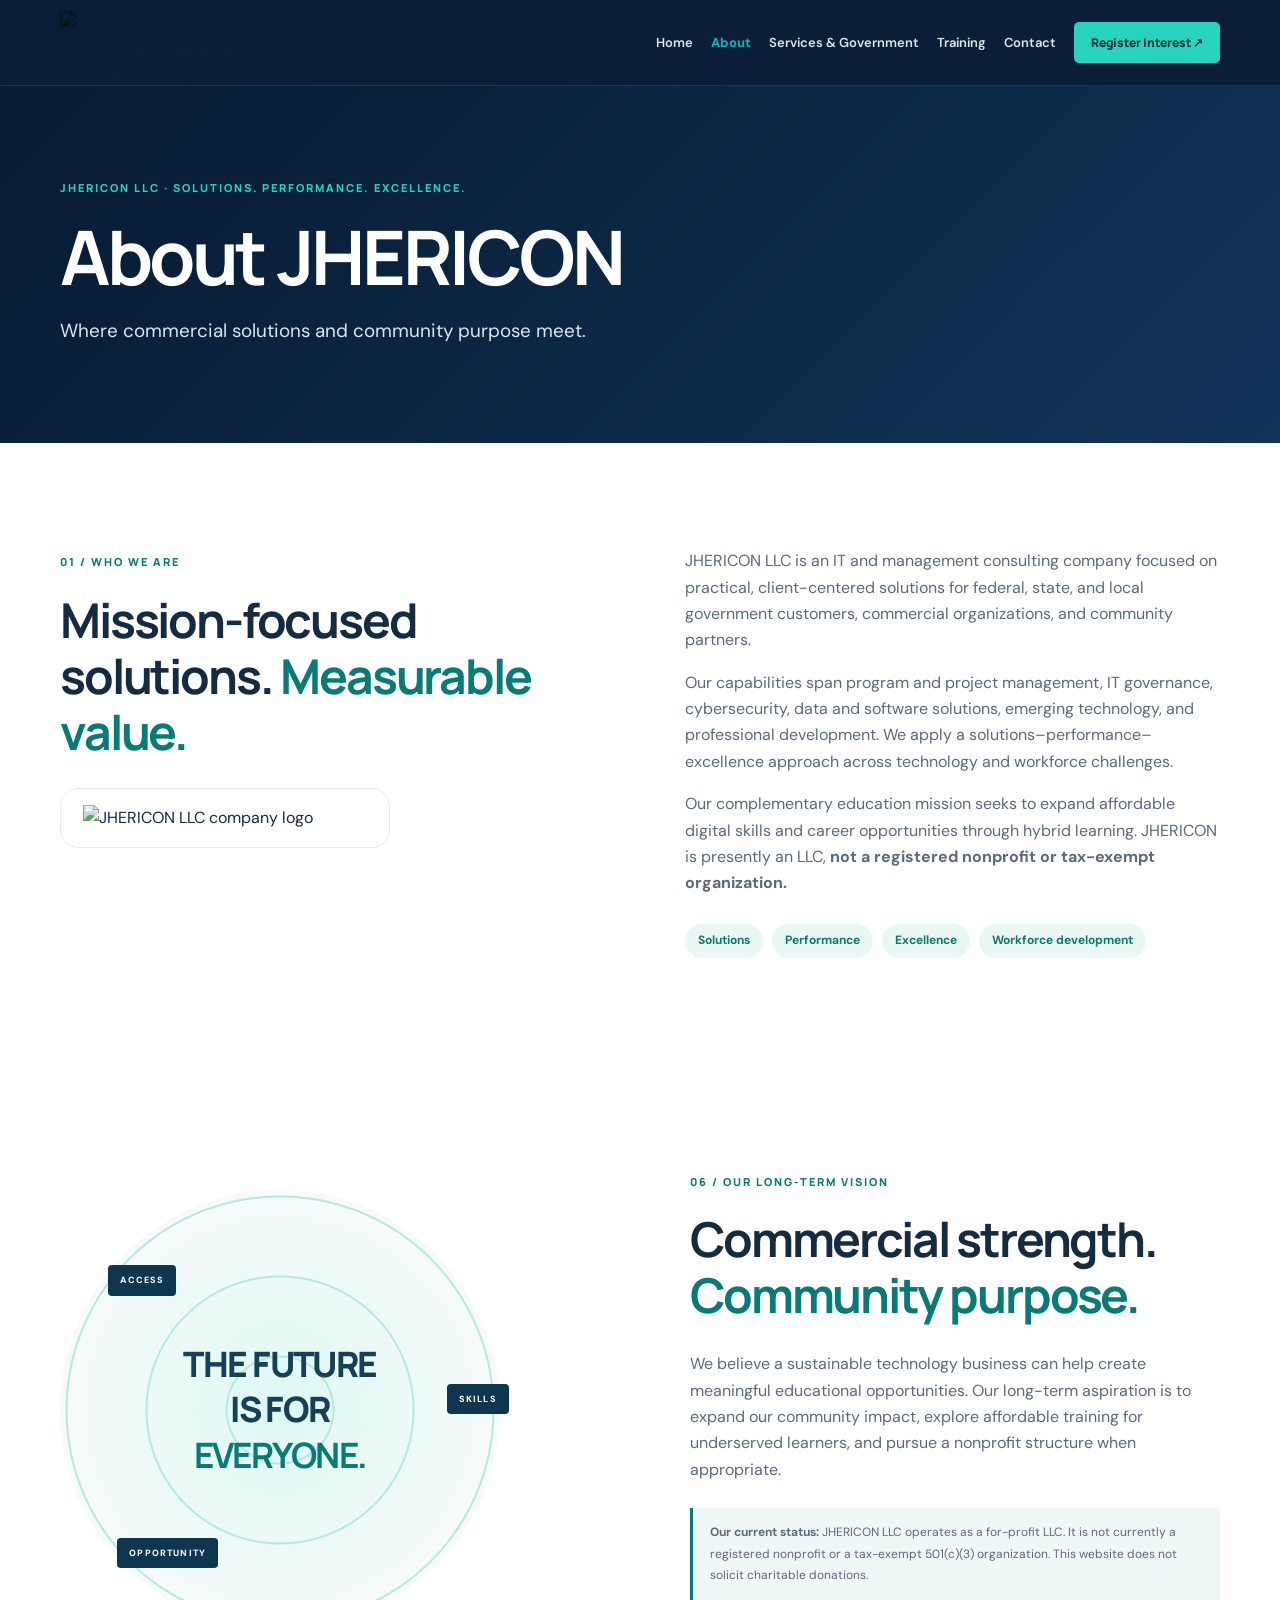
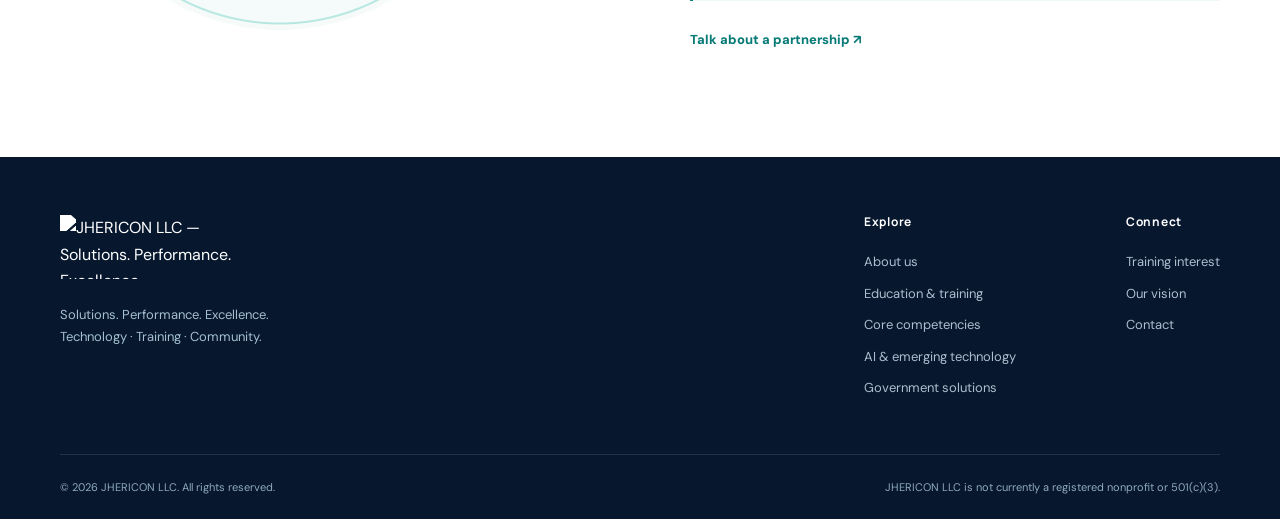
==== about.html @ a288cb5c "Add files via upload Version3" ====
<!DOCTYPE html>

<html lang="en">
<head>
<meta charset="utf-8"/>
<meta content="width=device-width, initial-scale=1" name="viewport"/>
<meta content="JHERICON LLC provides program management, IT consulting, cybersecurity, AI governance, and workforce development solutions for government and commercial clients nationwide." name="description"/>
<meta content="#081b35" name="theme-color"/>
<title>About JHERICON LLC | Mission &amp; Vision</title>
<link href="styles.css" rel="stylesheet"/>
<script defer="" src="script.js"></script>
</head>
<body>
<a class="skip-link" href="#main">Skip to content</a>
<header class="site-header">
<div class="container nav-wrap">
<a aria-label="JHERICON LLC home" class="brand" href="index.html"><img alt="JHERICON LLC — Solutions. Performance. Excellence." class="brand-logo" src="assets/jhericon-logo.png"/></a>
<button aria-controls="primary-nav" aria-expanded="false" aria-label="Open navigation" class="menu-toggle" type="button"><span></span><span></span><span></span></button>
<nav aria-label="Primary navigation" class="nav" id="primary-nav"><a href="index.html">Home</a><a aria-current="page" href="about.html">About</a><a href="services.html">Services &amp; Government</a><a href="training.html">Training</a><a href="contact.html">Contact</a><a class="btn btn-small btn-primary nav-cta" href="training.html#register">Register Interest ↗</a></nav>
</div>
</header>
<main id="main"><section class="page-banner"><div class="container"><span class="section-kicker light-kicker">JHERICON LLC · SOLUTIONS. PERFORMANCE. EXCELLENCE.</span><h1>About JHERICON</h1><p>Where commercial solutions and community purpose meet.</p></div></section><section class="section light-section" id="about"><div class="container about-grid"><div><span class="section-kicker">01 / WHO WE ARE</span><h2>Mission-focused solutions. <span class="accent">Measurable value.</span></h2><div class="logo-showcase"><img alt="JHERICON LLC company logo" src="assets/jhericon-logo.png"/></div></div><div class="about-body"><p>JHERICON LLC is an IT and management consulting company focused on practical, client-centered solutions for federal, state, and local government customers, commercial organizations, and community partners.</p><p>Our capabilities span program and project management, IT governance, cybersecurity, data and software solutions, emerging technology, and professional development. We apply a solutions–performance–excellence approach across technology and workforce challenges.</p><p>Our complementary education mission seeks to expand affordable digital skills and career opportunities through hybrid learning. JHERICON is presently an LLC, <strong>not a registered nonprofit or tax-exempt organization.</strong></p><div class="value-pills"><span>Solutions</span><span>Performance</span><span>Excellence</span><span>Workforce development</span></div></div></div></section><section class="section impact-section" id="impact"><div class="container impact-grid"><div class="impact-graphic"><span class="circle-label label-one">ACCESS</span><span class="circle-label label-two">SKILLS</span><span class="circle-label label-three">OPPORTUNITY</span><div class="impact-center">THE FUTURE<br/>IS FOR<br/><strong>EVERYONE.</strong></div></div><div><span class="section-kicker">06 / OUR LONG-TERM VISION</span><h2>Commercial strength.<br/><span class="accent">Community purpose.</span></h2><p>We believe a sustainable technology business can help create meaningful educational opportunities. Our long-term aspiration is to expand our community impact, explore affordable training for underserved learners, and pursue a nonprofit structure when appropriate.</p><p class="legal-note"><strong>Our current status:</strong> JHERICON LLC operates as a for-profit LLC. It is not currently a registered nonprofit or a tax-exempt 501(c)(3) organization. This website does not solicit charitable donations.</p><a class="text-link" href="contact.html#contact">Talk about a partnership <span aria-hidden="true">↗</span></a></div></div></section></main>
<footer class="site-footer"><div class="container footer-top"><div><a class="brand footer-brand" href="index.html"><img alt="JHERICON LLC — Solutions. Performance. Excellence." class="brand-logo" src="assets/jhericon-logo.png"/></a><p>Solutions. Performance. Excellence.<br/>Technology · Training · Community.</p></div><div class="footer-links"><div><h4>Explore</h4><a href="about.html#about">About us</a><a href="training.html#programs">Education &amp; training</a><a href="services.html#services">Core competencies</a><a href="services.html#ai">AI &amp; emerging technology</a><a href="services.html#government">Government solutions</a></div><div><h4>Connect</h4><a href="training.html#register">Training interest</a><a href="about.html#impact">Our vision</a><a href="contact.html#contact">Contact</a></div></div></div><div class="container footer-bottom"><span>© <span id="year"></span> JHERICON LLC. All rights reserved.</span><span>JHERICON LLC is not currently a registered nonprofit or 501(c)(3).</span></div></footer>
</body>
</html>
---- styles.css ----
@import url('https://fonts.googleapis.com/css2?family=DM+Sans:wght@400;500;600;700&family=Manrope:wght@400;500;600;700;800&display=swap');
:root{--navy:#071a34;--navy2:#0c2948;--ink:#152b42;--muted:#5b6a7a;--teal:#27d3bc;--teal-dark:#087b77;--pale:#f2f7f7;--border:#dce6e8;--white:#fff}*{box-sizing:border-box}html{scroll-behavior:smooth;scroll-padding-top:90px}body{margin:0;color:var(--ink);font-family:'DM Sans',Arial,sans-serif;line-height:1.65}h1,h2,h3,h4,p{margin-top:0}h1,h2,h3,h4{font-family:Manrope,Arial,sans-serif;line-height:1.17;letter-spacing:-.045em}a{color:inherit;text-decoration:none}button,input,select,textarea{font:inherit}button,a{ -webkit-tap-highlight-color:transparent}a:focus-visible,button:focus-visible,input:focus-visible,select:focus-visible,textarea:focus-visible{outline:3px solid var(--teal);outline-offset:3px}.container{width:min(1160px,calc(100% - 48px));margin-inline:auto}.skip-link{position:absolute;top:-60px;left:12px;background:white;padding:10px;z-index:100}.skip-link:focus{top:10px}.site-header{position:sticky;top:0;z-index:30;background:rgba(7,26,52,.98);border-bottom:1px solid #ffffff1a}.nav-wrap{height:85px;display:flex;align-items:center;justify-content:space-between;gap:20px}.brand{display:inline-flex;align-items:center;gap:12px;color:white;flex-shrink:0}.brand-mark{width:43px;height:43px;border:2px solid var(--teal);display:grid;place-items:center;font:800 26px Manrope;letter-spacing:-.1em}.brand-mark span{color:var(--teal)}.brand-text{font:800 19px Manrope;letter-spacing:-.06em;line-height:1.2}.brand-text small{font-size:12px;letter-spacing:0}.brand-sub{display:block;font:700 8px Manrope;letter-spacing:.21em;color:#91a9b8;margin-top:5px}.nav{display:flex;align-items:center;gap:27px;color:#dbe6ed}.nav>a:not(.btn){font-weight:600;font-size:13px;transition:color .2s}.nav>a:hover{color:var(--teal)}.btn{display:inline-flex;align-items:center;justify-content:center;gap:26px;min-height:54px;padding:13px 25px;border:none;border-radius:5px;font-weight:800;font-size:13px;cursor:pointer;transition:transform .2s,background .2s;font-family:Manrope}.btn:hover{transform:translateY(-2px)}.btn-primary{background:var(--teal);color:#052b35}.btn-primary:hover{background:#56e9d1}.btn-outline{border:1px solid #86a6b4;color:white;background:transparent}.btn-small{min-height:41px;padding:10px 17px;gap:18px;font-size:12px}.btn-dark{background:var(--navy);color:white}.btn-full{width:100%;justify-content:space-between}.menu-toggle{display:none}.hero{color:white;overflow:hidden;background:radial-gradient(circle at 76% 43%,#1d5276 0%,transparent 34%),linear-gradient(135deg,#071a34 18%,#0c2d50 100%)}.hero-grid{display:grid;grid-template-columns:1.08fr 1fr;align-items:center;gap:50px;min-height:612px;padding-block:80px 60px}.eyebrow,.section-kicker{display:inline-block;color:var(--teal-dark);font-size:11px;font-family:Manrope;font-weight:800;letter-spacing:.18em}.eyebrow{color:#b1e7df;display:flex;align-items:center;gap:11px}.pulse{background:var(--teal);height:7px;width:7px;border-radius:50%;box-shadow:0 0 0 5px #27d3bc22}h1{font-size:clamp(44px,5.15vw,70px);margin:23px 0;letter-spacing:-.07em}h1 em{font-style:normal;color:var(--teal)}.hero-lead{font-size:17px;max-width:510px;color:#b8d0dd;line-height:1.9}.hero-actions{display:flex;gap:14px;flex-wrap:wrap;margin:33px 0}.hero-foot{display:flex;align-items:center;gap:10px;flex-wrap:wrap;font-size:11px;color:#b4cad5;font-weight:600}.check-icon{color:var(--teal);font-weight:800}.separator{width:13px}.hero-art{min-height:440px;position:relative;display:grid;place-items:center}.orbit{border:1px solid #5ec7bf26;border-radius:50%;position:absolute;width:470px;height:470px}.orbit-two{height:370px;width:370px}.visual-panel{width:min(100%,414px);position:relative;z-index:2;background:#0a213d;box-shadow:0 28px 85px #0007;border:1px solid #658da04d;transform:rotate(-3deg);border-radius:12px;overflow:hidden}.panel-top{height:44px;border-bottom:1px solid #ffffff16;display:flex;align-items:center;justify-content:space-between;padding:0 18px;color:#8faabd;font-size:9px;letter-spacing:.2em;font-weight:700}.dots{display:flex;gap:5px}.dots i{display:block;width:7px;height:7px;border-radius:50%;background:#426079}.dots i:first-child{background:#ff847d}.dots i:nth-child(2){background:#e9ba60}.dots i:nth-child(3){background:#4fc6a1}.mini-dot{width:6px;height:6px;background:var(--teal);border-radius:50%}.code-area{padding:32px 33px 34px}.code-caption{letter-spacing:.2em;font-weight:800;font-size:9px;color:var(--teal)}.code-title{font:800 clamp(30px,3.6vw,44px)/1.15 Manrope;letter-spacing:-.065em;margin:19px 0 25px}.code-title span{color:var(--teal)}.code-rule{height:1px;background:#ffffff2b;margin-bottom:17px}.path-row{display:flex;gap:12px;align-items:center;border:1px solid #ffffff16;background:#ffffff08;border-radius:5px;margin:10px 0;padding:10px 12px;font-size:12px;color:#c8d9e5}.path-row b{margin-left:auto;color:var(--teal)}.path-icon{display:grid;place-items:center;width:27px;height:27px;border-radius:5px;background:#1b4f5e;color:var(--teal);font-size:14px}.floating-chip{position:absolute;z-index:4;background:#fff;color:var(--ink);border-radius:9px;box-shadow:0 15px 30px #0004;padding:11px 16px;display:flex;gap:10px;align-items:center;font-weight:800;font-size:11px;line-height:1.3}.floating-chip small{display:block;color:#6d7a8c;font-weight:500;margin-top:5px}.chip-top{top:19px;right:-15px}.chip-bottom{bottom:15px;left:-14px}.chip-glyph{height:34px;width:34px;border-radius:8px;background:#d7faf4;color:#088475;display:grid;place-items:center;font-size:19px}.chip-glyph.alternate{background:#e6eefe;color:#386eb3}.hero-bottom{border-top:1px solid #ffffff1c;min-height:72px;display:flex;justify-content:space-between;align-items:center;gap:17px;letter-spacing:.18em;font-size:10px;font-weight:800;color:#91b4c7}.hero-bottom .line{height:1px;background:#91b4c750;flex:1}.section{padding:105px 0}.light-section{background:white}.about-grid{display:grid;grid-template-columns:1fr 1fr;gap:90px}.section h2{font-size:clamp(33px,3.75vw,51px);margin:17px 0 28px}.accent{color:var(--teal-dark)}.about-body{font-size:16px;color:var(--muted)}.value-pills{display:flex;gap:9px;flex-wrap:wrap;margin-top:27px}.value-pills span{padding:7px 13px;background:#eaf8f5;color:#107769;border-radius:100px;font-weight:700;font-size:12px}.programs-section{background:var(--pale)}.section-heading{display:flex;align-items:end;justify-content:space-between;gap:50px;margin-bottom:42px}.section-heading h2{margin-bottom:0}.section-heading>p{max-width:380px;color:var(--muted);margin:0}.card-grid{display:grid;grid-template-columns:repeat(3,1fr);gap:20px}.program-card{background:#fff;border:1px solid var(--border);padding:33px 29px 28px;min-height:330px;display:flex;flex-direction:column;box-shadow:0 8px 24px #20374e09;border-radius:8px}.program-icon{display:grid;place-items:center;border-radius:8px;width:49px;height:49px;background:#dbf8f3;color:#087b77;font-size:24px;font-weight:800}.program-tag{margin-top:26px;color:#087b77;font-size:10px;letter-spacing:.13em;font-weight:800}.program-card h3{font-size:22px;margin:9px 0 13px}.program-card p{font-size:14px;color:var(--muted)}.program-card a{margin-top:auto;padding-top:18px;color:var(--teal-dark);font-weight:800;font-size:12px;display:flex;justify-content:space-between}.program-note{margin-top:22px;color:#607387;font-size:12px;display:flex;gap:9px;align-items:flex-start}.info-icon{flex-shrink:0;font-weight:800;border-radius:50%;border:1px solid #719397;width:17px;height:17px;text-align:center;line-height:15px}.dark-section{background:var(--navy);color:white}.services-grid{display:grid;grid-template-columns:1fr 1fr;gap:100px}.light-kicker{color:var(--teal)}.teal-text{color:var(--teal)}.services-grid>div>p{color:#aec5d4;max-width:470px;margin-bottom:29px}.service-list>div{display:grid;grid-template-columns:35px 1fr 20px;gap:20px;border-bottom:1px solid #ffffff28;padding:25px 0}.service-list>div:first-child{padding-top:0}.service-num{color:var(--teal);font-size:11px;font-weight:800}.service-list h3{font-size:19px;letter-spacing:-.03em;margin-bottom:8px}.service-list p{font-size:13px;margin:0;color:#a7c1d1}.service-arrow{color:var(--teal)}.impact-section{background:#fff}.impact-grid{display:grid;grid-template-columns:1fr 1fr;gap:100px;align-items:center}.impact-graphic{width:min(100%,440px);aspect-ratio:1;position:relative;border-radius:50%;background:repeating-radial-gradient(circle at center,transparent 0 52px,#b7e7e1 53px 54px,transparent 55px 80px),radial-gradient(circle,#def8f3 0%,#f6fbfa 70%);display:grid;place-items:center}.impact-center{font:800 clamp(21px,3vw,35px)/1.3 Manrope;letter-spacing:-.045em;text-align:center;color:#164056}.impact-center strong{color:var(--teal-dark)}.circle-label{position:absolute;background:#0d3651;color:white;padding:8px 12px;border-radius:4px;font-size:9px;font-weight:800;letter-spacing:.13em}.label-one{top:17%;left:11%}.label-two{right:-2%;top:44%}.label-three{bottom:14%;left:13%}.impact-grid>div>p{color:var(--muted)}.legal-note{font-size:12px;line-height:1.8;background:#eff8f7;border-left:3px solid var(--teal-dark);padding:14px 17px;margin:25px 0}.text-link{color:var(--teal-dark);font-weight:800;font-size:13px}.register-section{background:#eaf3f3}.form-layout{display:grid;grid-template-columns:.85fr 1.15fr;gap:105px;align-items:start}.form-intro>p{color:var(--muted);max-width:400px}.form-intro ul{list-style:none;padding:0;margin:32px 0}.form-intro li{margin:15px 0;font-size:14px;font-weight:700}.form-intro li span{color:var(--teal-dark);margin-right:10px}.form-clarifier{max-width:410px;font-size:12px;padding:18px 20px;border:1px solid #bbd8d6;background:#ffffff9c;border-radius:6px;color:#4f6872}.form-card,.contact-form-box{border-radius:10px;padding:38px;background:#fff;box-shadow:0 20px 60px #163d4b11}.form-card h3,.contact-form-box h3{font-size:24px;margin-bottom:8px}.form-subtitle{font-size:13px;color:var(--muted);margin-bottom:25px}form{display:grid;gap:17px}label{display:grid;gap:7px;font-weight:800;font-size:12px;color:#28465b}label>span:not(.checkbox-label span){color:#b14653}input,select,textarea{background:#fcfefe;border:1px solid #cedadd;color:var(--ink);border-radius:5px;padding:12px 13px;min-width:0;width:100%;font-size:14px}textarea{resize:vertical}input::placeholder,textarea::placeholder{color:#8b9da6}.field-row{display:grid;grid-template-columns:1fr 1fr;gap:14px}.checkbox-label{display:flex;flex-direction:row;gap:10px;align-items:flex-start;font-weight:500;color:#516778;line-height:1.6}.checkbox-label input{width:17px;height:17px;flex-shrink:0;margin-top:2px}.checkbox-label b{color:#b14653}.form-feedback{font-size:12px;color:#117569;margin:0;min-height:0}.contact-section{background:#fff}.contact-grid{display:grid;grid-template-columns:1fr .9fr;gap:110px}.contact-grid>div>p{color:var(--muted)}.contact-details{margin-top:38px;display:grid;gap:21px}.contact-details>div{display:flex;gap:16px;align-items:center}.contact-symbol{display:grid;place-items:center;background:#e9f8f5;color:#087b77;border-radius:8px;width:42px;height:42px;font-size:19px}.contact-details strong,.contact-details span:not(.contact-symbol){display:block}.contact-details strong{font-size:13px}.contact-details div div span{color:var(--muted);font-size:13px}.contact-form-box{box-shadow:none;border:1px solid var(--border);background:#f8fbfb}.site-footer{background:#06172e;color:white;padding:58px 0 0}.footer-top{display:flex;justify-content:space-between;gap:50px;padding-bottom:55px}.footer-top p{font-size:13px;color:#a5c0ce;margin-top:25px}.footer-links{display:flex;gap:110px}.footer-links>div{display:grid;align-content:start;gap:10px}.footer-links h4{font-size:12px;letter-spacing:.06em;margin:0 0 12px}.footer-links a{font-size:13px;color:#abc0ce}.footer-links a:hover{color:var(--teal)}.footer-bottom{border-top:1px solid #ffffff1e;padding:23px 0;display:flex;align-items:center;justify-content:space-between;gap:25px;font-size:11px;color:#91aabd}@media(max-width:1050px){.nav{gap:16px}.nav>a:not(.btn){font-size:12px}.nav-cta{display:none}.hero-grid{gap:20px}.services-grid,.impact-grid,.contact-grid{gap:60px}.form-layout{gap:50px}}@media(max-width:760px){.container{width:min(100% - 34px,560px)}.nav-wrap{height:73px}.menu-toggle{display:flex;flex-direction:column;justify-content:center;gap:5px;width:42px;height:42px;border:1px solid #ffffff40;background:none;border-radius:5px;padding:10px}.menu-toggle span{height:2px;width:100%;background:white}.nav{display:none;position:absolute;top:73px;left:0;right:0;background:#0a2441;padding:20px 24px 26px;flex-direction:column;align-items:stretch;gap:0;box-shadow:0 20px 30px #0004}.nav.is-open{display:flex}.nav>a:not(.btn){font-size:14px;padding:13px 0;border-bottom:1px solid #ffffff1a}.nav-cta{display:inline-flex;margin-top:18px}.hero-grid,.about-grid,.services-grid,.impact-grid,.form-layout,.contact-grid{grid-template-columns:1fr;gap:43px}.hero-grid{padding-top:65px;padding-bottom:32px}.hero-art{min-height:385px;margin-inline:12px}.orbit{width:340px;height:340px}.orbit-two{width:260px;height:260px}.chip-top{right:-8px}.chip-bottom{left:-8px}.hero-bottom{font-size:8px;min-height:65px;gap:8px;flex-wrap:wrap}.hero-bottom .line{display:none}.section{padding:72px 0}.section-heading{display:block}.section-heading>p{margin-top:17px}.card-grid{grid-template-columns:1fr}.program-card{min-height:280px}.impact-graphic{margin:auto;max-width:370px}.form-layout{gap:25px}.footer-links{gap:55px}.footer-top,.footer-bottom{flex-direction:column;align-items:flex-start}.footer-bottom{gap:8px}.contact-grid{gap:38px}}@media(max-width:430px){.hero-art{min-height:330px;margin:0}.visual-panel{width:93%}.code-area{padding:22px}.floating-chip{font-size:9px;padding:9px}.chip-glyph{width:27px;height:27px}.hero-foot .separator{display:none}.hero-foot{gap:6px}.field-row{grid-template-columns:1fr}.form-card,.contact-form-box{padding:24px}.hero-actions{flex-direction:column}.hero-actions .btn{justify-content:space-between}.footer-links{gap:36px}}@media(prefers-reduced-motion:reduce){html{scroll-behavior:auto}*{transition:none!important}}

/* Capability statement update */
.brand-logo{width:174px;height:64px;object-fit:contain;object-position:left center;display:block;mix-blend-mode:multiply}
.site-header .brand{flex-shrink:0}.footer-brand .brand-logo{filter:brightness(0) invert(1);mix-blend-mode:normal}
.logo-showcase{margin-top:28px;background:#fff;border:1px solid #e4eaf0;border-radius:18px;padding:16px 22px;width:min(330px,100%)}.logo-showcase img{display:block;width:100%;height:auto}
.capabilities-heading p{color:#cbd8e5}.capabilities-grid{display:grid;grid-template-columns:repeat(3,minmax(0,1fr));gap:18px;margin:32px 0}.capabilities-grid article{border:1px solid rgba(255,255,255,.17);background:rgba(255,255,255,.055);padding:24px;border-radius:14px}.capabilities-grid article>span{color:#68d9cb;font-weight:800;font-size:.8rem}.capabilities-grid h3{margin:13px 0 8px;color:#fff;font-size:1.16rem}.capabilities-grid p{color:#cbd8e5;margin:0;line-height:1.65}
.ai-section{background:#f3f7fb}.ai-grid{display:grid;grid-template-columns:repeat(3,minmax(0,1fr));gap:20px}.ai-grid article{background:white;border:1px solid #e5edf3;border-radius:15px;padding:25px;box-shadow:0 8px 24px rgba(15,35,65,.04)}.ai-grid h3{margin:0 0 10px;color:#0a2545}.ai-grid p{color:#4c6070;line-height:1.65;margin:0}.small-disclaimer{font-size:.86rem;line-height:1.6;color:#627184;margin-top:22px}
.government-section{background:#eaf0f6}.government-grid{display:grid;grid-template-columns:1fr 1fr;gap:65px;align-items:center}.government-grid h2{font-size:clamp(2rem,4vw,3.5rem)}.government-grid p{color:#3b5368;line-height:1.8}.naics-card{background:#fff;border:1px solid #d5dfe9;border-radius:18px;padding:30px;box-shadow:0 18px 36px rgba(7,33,64,.07)}.naics-card ul{list-style:none;padding:0}.naics-card li{border-bottom:1px solid #e8edf1;padding:12px 0;color:#2d4358}.naics-card li strong{color:#0a2a53;margin-right:12px}
@media(max-width:900px){.capabilities-grid,.ai-grid{grid-template-columns:repeat(2,minmax(0,1fr))}.government-grid{grid-template-columns:1fr;gap:22px}}
@media(max-width:600px){.capabilities-grid,.ai-grid{grid-template-columns:1fr}.brand-logo{width:144px;height:56px}.nav-wrap{gap:12px}}

/* Five-page site enhancements */
.page-banner{background:linear-gradient(135deg,#071a31 0%,#113358 100%);color:#fff;padding:88px 0 78px}.page-banner h1{color:#fff;font-size:clamp(2.7rem,6vw,4.7rem);line-height:1.1;letter-spacing:-.045em;margin:16px 0}.page-banner p{font-size:1.18rem;color:#d9e7f2;max-width:750px}.homepage-links{background:#f6f9fc}.homepage-cards{display:grid;grid-template-columns:repeat(3,minmax(0,1fr));gap:22px}.homepage-cards a{display:block;padding:32px;border:1px solid #dce7f1;border-radius:18px;background:#fff;text-decoration:none;color:#18304d;transition:transform .2s,box-shadow .2s}.homepage-cards a:hover{transform:translateY(-4px);box-shadow:0 12px 32px #061c3520}.homepage-cards span{font-size:.78rem;letter-spacing:.11em;color:#197b83;font-weight:800}.homepage-cards h3{font-size:1.5rem;margin:16px 0}.homepage-cards p{line-height:1.65}.homepage-cards strong{display:block;margin-top:22px;color:#087b87}.home-cta{background:#0a213c;color:white;padding:65px 0;text-align:center}.home-cta h2{color:#fff;font-size:clamp(1.8rem,4vw,2.8rem)}.home-cta p{color:#d9e7f2;margin:14px auto 25px}.nav a[aria-current="page"]{color:#18aeba!important;font-weight:800}.site-header .nav{gap:clamp(8px,1.4vw,22px)}@media(max-width:850px){.homepage-cards{grid-template-columns:1fr}.page-banner{padding:65px 0}}
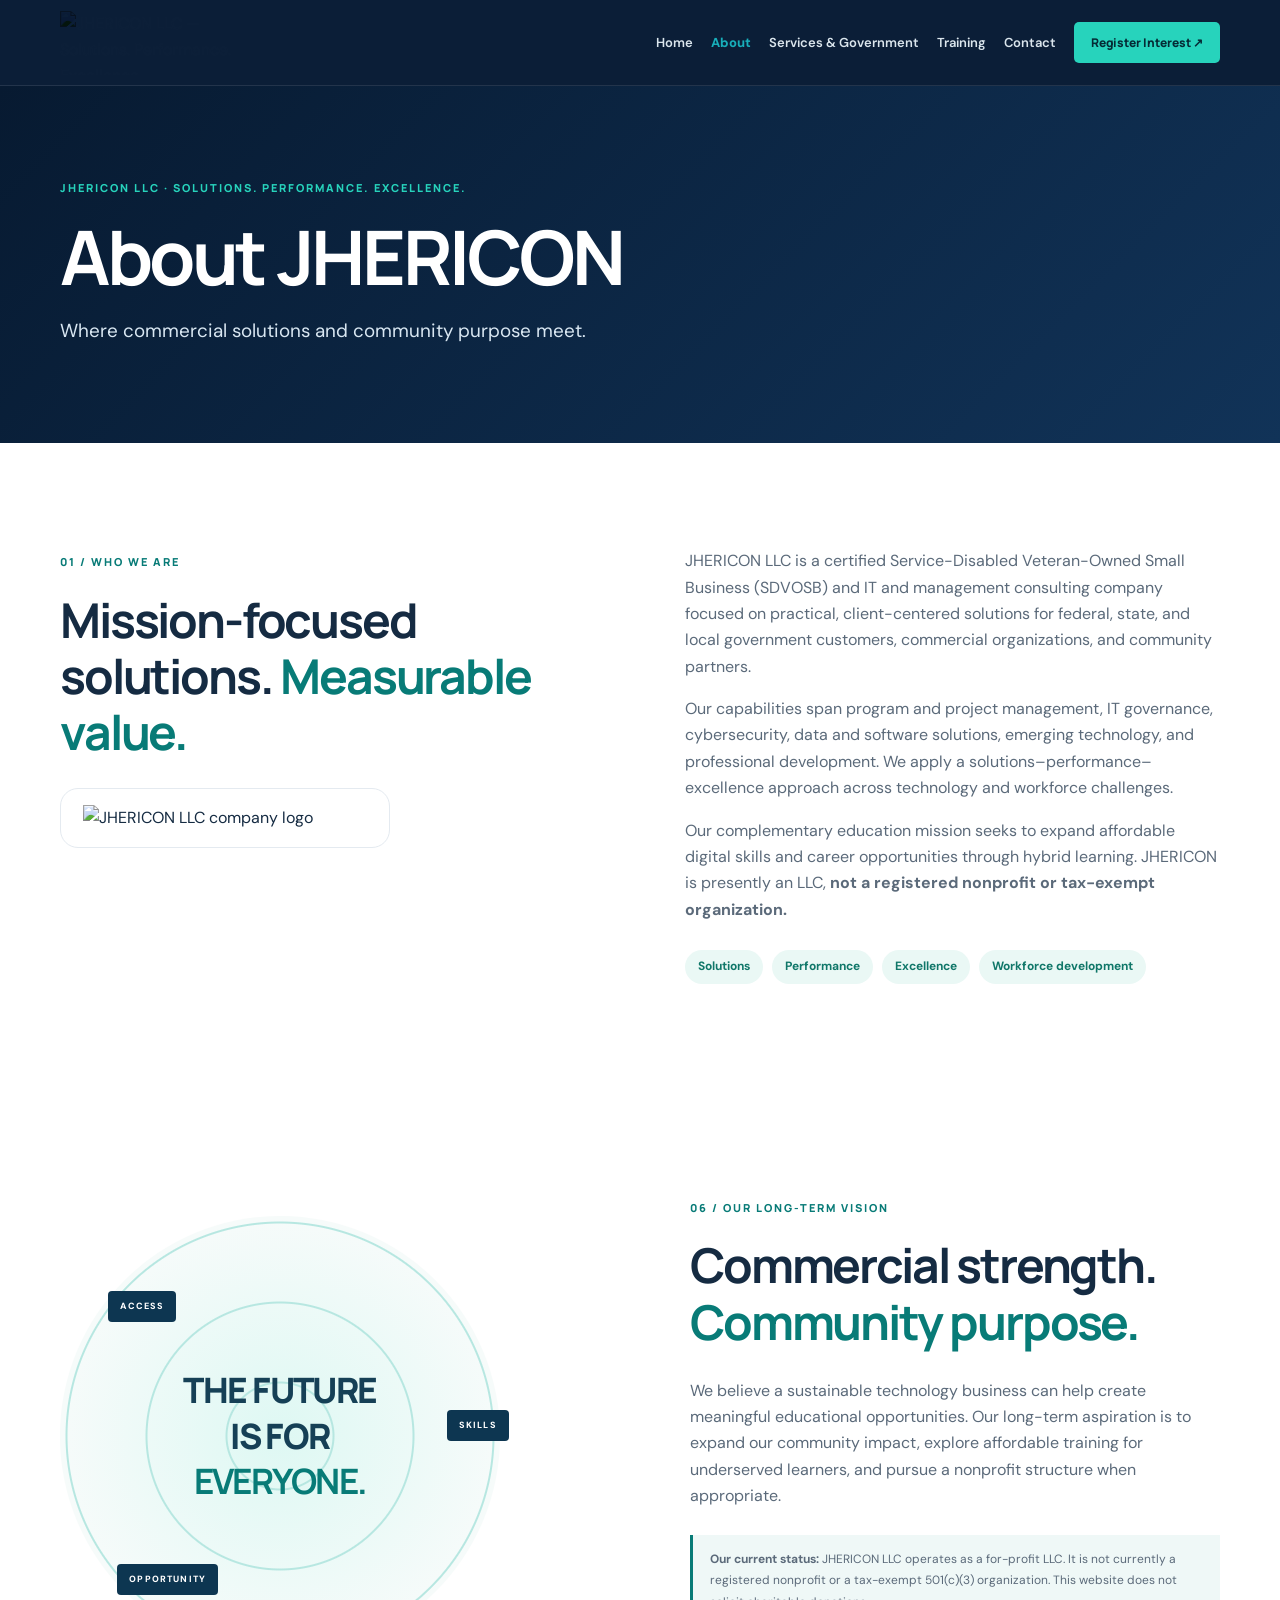
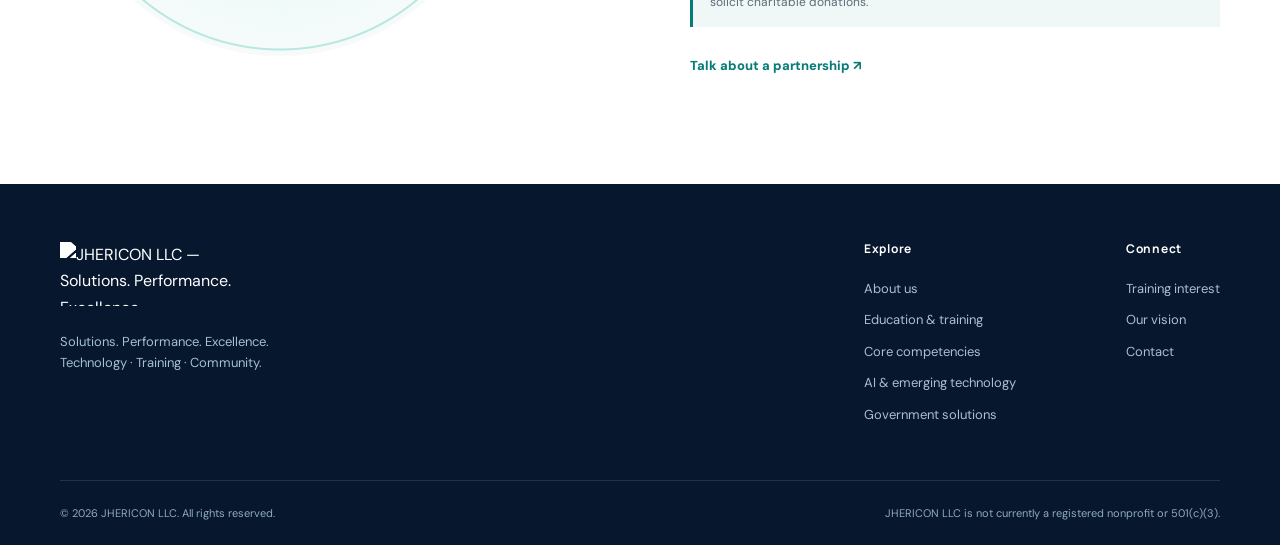
==== commit 02e9bd82: "Add files via upload" ====
--- a/about.html
+++ b/about.html
@@ -19,7 +19,7 @@
 <nav aria-label="Primary navigation" class="nav" id="primary-nav"><a href="index.html">Home</a><a aria-current="page" href="about.html">About</a><a href="services.html">Services &amp; Government</a><a href="training.html">Training</a><a href="contact.html">Contact</a><a class="btn btn-small btn-primary nav-cta" href="training.html#register">Register Interest ↗</a></nav>
 </div>
 </header>
-<main id="main"><section class="page-banner"><div class="container"><span class="section-kicker light-kicker">JHERICON LLC · SOLUTIONS. PERFORMANCE. EXCELLENCE.</span><h1>About JHERICON</h1><p>Where commercial solutions and community purpose meet.</p></div></section><section class="section light-section" id="about"><div class="container about-grid"><div><span class="section-kicker">01 / WHO WE ARE</span><h2>Mission-focused solutions. <span class="accent">Measurable value.</span></h2><div class="logo-showcase"><img alt="JHERICON LLC company logo" src="assets/jhericon-logo.png"/></div></div><div class="about-body"><p>JHERICON LLC is an IT and management consulting company focused on practical, client-centered solutions for federal, state, and local government customers, commercial organizations, and community partners.</p><p>Our capabilities span program and project management, IT governance, cybersecurity, data and software solutions, emerging technology, and professional development. We apply a solutions–performance–excellence approach across technology and workforce challenges.</p><p>Our complementary education mission seeks to expand affordable digital skills and career opportunities through hybrid learning. JHERICON is presently an LLC, <strong>not a registered nonprofit or tax-exempt organization.</strong></p><div class="value-pills"><span>Solutions</span><span>Performance</span><span>Excellence</span><span>Workforce development</span></div></div></div></section><section class="section impact-section" id="impact"><div class="container impact-grid"><div class="impact-graphic"><span class="circle-label label-one">ACCESS</span><span class="circle-label label-two">SKILLS</span><span class="circle-label label-three">OPPORTUNITY</span><div class="impact-center">THE FUTURE<br/>IS FOR<br/><strong>EVERYONE.</strong></div></div><div><span class="section-kicker">06 / OUR LONG-TERM VISION</span><h2>Commercial strength.<br/><span class="accent">Community purpose.</span></h2><p>We believe a sustainable technology business can help create meaningful educational opportunities. Our long-term aspiration is to expand our community impact, explore affordable training for underserved learners, and pursue a nonprofit structure when appropriate.</p><p class="legal-note"><strong>Our current status:</strong> JHERICON LLC operates as a for-profit LLC. It is not currently a registered nonprofit or a tax-exempt 501(c)(3) organization. This website does not solicit charitable donations.</p><a class="text-link" href="contact.html#contact">Talk about a partnership <span aria-hidden="true">↗</span></a></div></div></section></main>
+<main id="main"><section class="page-banner"><div class="container"><span class="section-kicker light-kicker">JHERICON LLC · SOLUTIONS. PERFORMANCE. EXCELLENCE.</span><h1>About JHERICON</h1><p>Where commercial solutions and community purpose meet.</p></div></section><section class="section light-section" id="about"><div class="container about-grid"><div><span class="section-kicker">01 / WHO WE ARE</span><h2>Mission-focused solutions. <span class="accent">Measurable value.</span></h2><div class="logo-showcase"><img alt="JHERICON LLC company logo" src="assets/jhericon-logo.png"/></div></div><div class="about-body"><p>JHERICON LLC is a certified Service-Disabled Veteran-Owned Small Business (SDVOSB) and IT and management consulting company focused on practical, client-centered solutions for federal, state, and local government customers, commercial organizations, and community partners.</p><p>Our capabilities span program and project management, IT governance, cybersecurity, data and software solutions, emerging technology, and professional development. We apply a solutions–performance–excellence approach across technology and workforce challenges.</p><p>Our complementary education mission seeks to expand affordable digital skills and career opportunities through hybrid learning. JHERICON is presently an LLC, <strong>not a registered nonprofit or tax-exempt organization.</strong></p><div class="value-pills"><span>Solutions</span><span>Performance</span><span>Excellence</span><span>Workforce development</span></div></div></div></section><section class="section impact-section" id="impact"><div class="container impact-grid"><div class="impact-graphic"><span class="circle-label label-one">ACCESS</span><span class="circle-label label-two">SKILLS</span><span class="circle-label label-three">OPPORTUNITY</span><div class="impact-center">THE FUTURE<br/>IS FOR<br/><strong>EVERYONE.</strong></div></div><div><span class="section-kicker">06 / OUR LONG-TERM VISION</span><h2>Commercial strength.<br/><span class="accent">Community purpose.</span></h2><p>We believe a sustainable technology business can help create meaningful educational opportunities. Our long-term aspiration is to expand our community impact, explore affordable training for underserved learners, and pursue a nonprofit structure when appropriate.</p><p class="legal-note"><strong>Our current status:</strong> JHERICON LLC operates as a for-profit LLC. It is not currently a registered nonprofit or a tax-exempt 501(c)(3) organization. This website does not solicit charitable donations.</p><a class="text-link" href="contact.html#contact">Talk about a partnership <span aria-hidden="true">↗</span></a></div></div></section></main>
 <footer class="site-footer"><div class="container footer-top"><div><a class="brand footer-brand" href="index.html"><img alt="JHERICON LLC — Solutions. Performance. Excellence." class="brand-logo" src="assets/jhericon-logo.png"/></a><p>Solutions. Performance. Excellence.<br/>Technology · Training · Community.</p></div><div class="footer-links"><div><h4>Explore</h4><a href="about.html#about">About us</a><a href="training.html#programs">Education &amp; training</a><a href="services.html#services">Core competencies</a><a href="services.html#ai">AI &amp; emerging technology</a><a href="services.html#government">Government solutions</a></div><div><h4>Connect</h4><a href="training.html#register">Training interest</a><a href="about.html#impact">Our vision</a><a href="contact.html#contact">Contact</a></div></div></div><div class="container footer-bottom"><span>© <span id="year"></span> JHERICON LLC. All rights reserved.</span><span>JHERICON LLC is not currently a registered nonprofit or 501(c)(3).</span></div></footer>
 </body>
 </html>
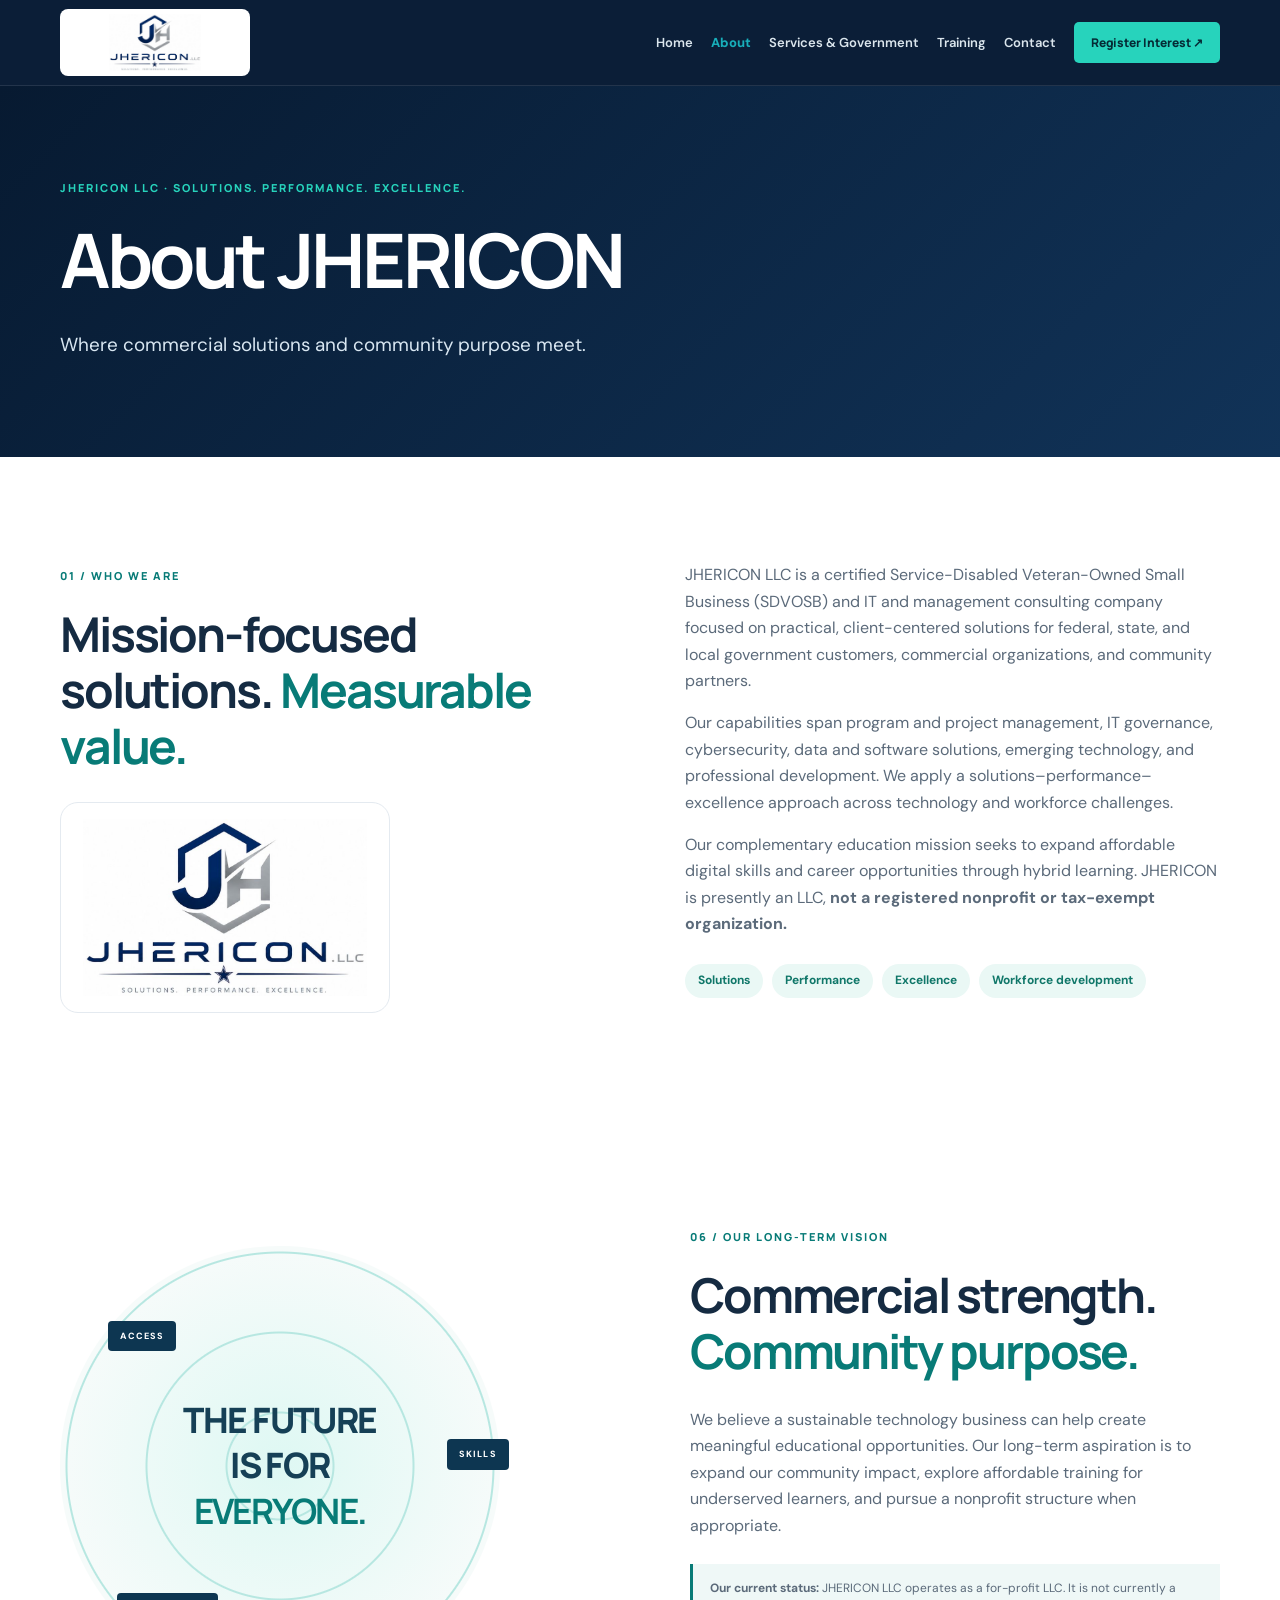
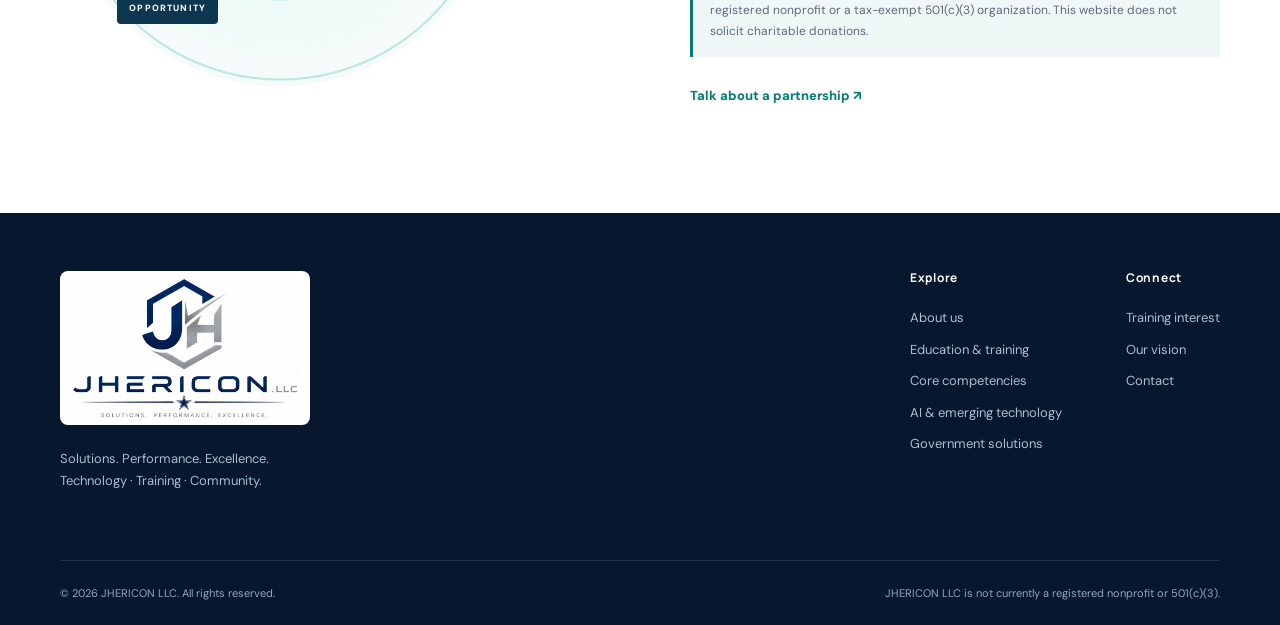
==== commit 3bd824ed: "Add files via upload" ====
--- a/about.html
+++ b/about.html
@@ -14,12 +14,12 @@
 <a class="skip-link" href="#main">Skip to content</a>
 <header class="site-header">
 <div class="container nav-wrap">
-<a aria-label="JHERICON LLC home" class="brand" href="index.html"><img alt="JHERICON LLC — Solutions. Performance. Excellence." class="brand-logo" src="assets/jhericon-logo.png"/></a>
+<a aria-label="JHERICON LLC home" class="brand" href="index.html"><img alt="JHERICON LLC — Solutions. Performance. Excellence." class="brand-logo" src="[data-uri]"/></a>
 <button aria-controls="primary-nav" aria-expanded="false" aria-label="Open navigation" class="menu-toggle" type="button"><span></span><span></span><span></span></button>
 <nav aria-label="Primary navigation" class="nav" id="primary-nav"><a href="index.html">Home</a><a aria-current="page" href="about.html">About</a><a href="services.html">Services &amp; Government</a><a href="training.html">Training</a><a href="contact.html">Contact</a><a class="btn btn-small btn-primary nav-cta" href="training.html#register">Register Interest ↗</a></nav>
 </div>
 </header>
-<main id="main"><section class="page-banner"><div class="container"><span class="section-kicker light-kicker">JHERICON LLC · SOLUTIONS. PERFORMANCE. EXCELLENCE.</span><h1>About JHERICON</h1><p>Where commercial solutions and community purpose meet.</p></div></section><section class="section light-section" id="about"><div class="container about-grid"><div><span class="section-kicker">01 / WHO WE ARE</span><h2>Mission-focused solutions. <span class="accent">Measurable value.</span></h2><div class="logo-showcase"><img alt="JHERICON LLC company logo" src="assets/jhericon-logo.png"/></div></div><div class="about-body"><p>JHERICON LLC is a certified Service-Disabled Veteran-Owned Small Business (SDVOSB) and IT and management consulting company focused on practical, client-centered solutions for federal, state, and local government customers, commercial organizations, and community partners.</p><p>Our capabilities span program and project management, IT governance, cybersecurity, data and software solutions, emerging technology, and professional development. We apply a solutions–performance–excellence approach across technology and workforce challenges.</p><p>Our complementary education mission seeks to expand affordable digital skills and career opportunities through hybrid learning. JHERICON is presently an LLC, <strong>not a registered nonprofit or tax-exempt organization.</strong></p><div class="value-pills"><span>Solutions</span><span>Performance</span><span>Excellence</span><span>Workforce development</span></div></div></div></section><section class="section impact-section" id="impact"><div class="container impact-grid"><div class="impact-graphic"><span class="circle-label label-one">ACCESS</span><span class="circle-label label-two">SKILLS</span><span class="circle-label label-three">OPPORTUNITY</span><div class="impact-center">THE FUTURE<br/>IS FOR<br/><strong>EVERYONE.</strong></div></div><div><span class="section-kicker">06 / OUR LONG-TERM VISION</span><h2>Commercial strength.<br/><span class="accent">Community purpose.</span></h2><p>We believe a sustainable technology business can help create meaningful educational opportunities. Our long-term aspiration is to expand our community impact, explore affordable training for underserved learners, and pursue a nonprofit structure when appropriate.</p><p class="legal-note"><strong>Our current status:</strong> JHERICON LLC operates as a for-profit LLC. It is not currently a registered nonprofit or a tax-exempt 501(c)(3) organization. This website does not solicit charitable donations.</p><a class="text-link" href="contact.html#contact">Talk about a partnership <span aria-hidden="true">↗</span></a></div></div></section></main>
-<footer class="site-footer"><div class="container footer-top"><div><a class="brand footer-brand" href="index.html"><img alt="JHERICON LLC — Solutions. Performance. Excellence." class="brand-logo" src="assets/jhericon-logo.png"/></a><p>Solutions. Performance. Excellence.<br/>Technology · Training · Community.</p></div><div class="footer-links"><div><h4>Explore</h4><a href="about.html#about">About us</a><a href="training.html#programs">Education &amp; training</a><a href="services.html#services">Core competencies</a><a href="services.html#ai">AI &amp; emerging technology</a><a href="services.html#government">Government solutions</a></div><div><h4>Connect</h4><a href="training.html#register">Training interest</a><a href="about.html#impact">Our vision</a><a href="contact.html#contact">Contact</a></div></div></div><div class="container footer-bottom"><span>© <span id="year"></span> JHERICON LLC. All rights reserved.</span><span>JHERICON LLC is not currently a registered nonprofit or 501(c)(3).</span></div></footer>
+<main id="main"><section class="page-banner"><div class="container"><span class="section-kicker light-kicker">JHERICON LLC · SOLUTIONS. PERFORMANCE. EXCELLENCE.</span><h1>About JHERICON</h1><p>Where commercial solutions and community purpose meet.</p></div></section><section class="section light-section" id="about"><div class="container about-grid"><div><span class="section-kicker">01 / WHO WE ARE</span><h2>Mission-focused solutions. <span class="accent">Measurable value.</span></h2><div class="logo-showcase"><img alt="JHERICON LLC company logo" src="[data-uri]"/></div></div><div class="about-body"><p>JHERICON LLC is a certified Service-Disabled Veteran-Owned Small Business (SDVOSB) and IT and management consulting company focused on practical, client-centered solutions for federal, state, and local government customers, commercial organizations, and community partners.</p><p>Our capabilities span program and project management, IT governance, cybersecurity, data and software solutions, emerging technology, and professional development. We apply a solutions–performance–excellence approach across technology and workforce challenges.</p><p>Our complementary education mission seeks to expand affordable digital skills and career opportunities through hybrid learning. JHERICON is presently an LLC, <strong>not a registered nonprofit or tax-exempt organization.</strong></p><div class="value-pills"><span>Solutions</span><span>Performance</span><span>Excellence</span><span>Workforce development</span></div></div></div></section><section class="section impact-section" id="impact"><div class="container impact-grid"><div class="impact-graphic"><span class="circle-label label-one">ACCESS</span><span class="circle-label label-two">SKILLS</span><span class="circle-label label-three">OPPORTUNITY</span><div class="impact-center">THE FUTURE<br/>IS FOR<br/><strong>EVERYONE.</strong></div></div><div><span class="section-kicker">06 / OUR LONG-TERM VISION</span><h2>Commercial strength.<br/><span class="accent">Community purpose.</span></h2><p>We believe a sustainable technology business can help create meaningful educational opportunities. Our long-term aspiration is to expand our community impact, explore affordable training for underserved learners, and pursue a nonprofit structure when appropriate.</p><p class="legal-note"><strong>Our current status:</strong> JHERICON LLC operates as a for-profit LLC. It is not currently a registered nonprofit or a tax-exempt 501(c)(3) organization. This website does not solicit charitable donations.</p><a class="text-link" href="contact.html#contact">Talk about a partnership <span aria-hidden="true">↗</span></a></div></div></section></main>
+<footer class="site-footer"><div class="container footer-top"><div><a class="brand footer-brand" href="index.html"><img alt="JHERICON LLC — Solutions. Performance. Excellence." class="brand-logo" src="[data-uri]"/></a><p>Solutions. Performance. Excellence.<br/>Technology · Training · Community.</p></div><div class="footer-links"><div><h4>Explore</h4><a href="about.html#about">About us</a><a href="training.html#programs">Education &amp; training</a><a href="services.html#services">Core competencies</a><a href="services.html#ai">AI &amp; emerging technology</a><a href="services.html#government">Government solutions</a></div><div><h4>Connect</h4><a href="training.html#register">Training interest</a><a href="about.html#impact">Our vision</a><a href="contact.html#contact">Contact</a></div></div></div><div class="container footer-bottom"><span>© <span id="year"></span> JHERICON LLC. All rights reserved.</span><span>JHERICON LLC is not currently a registered nonprofit or 501(c)(3).</span></div></footer>
 </body>
 </html>
--- a/styles.css
+++ b/styles.css
@@ -13,3 +13,17 @@
 
 /* Five-page site enhancements */
 .page-banner{background:linear-gradient(135deg,#071a31 0%,#113358 100%);color:#fff;padding:88px 0 78px}.page-banner h1{color:#fff;font-size:clamp(2.7rem,6vw,4.7rem);line-height:1.1;letter-spacing:-.045em;margin:16px 0}.page-banner p{font-size:1.18rem;color:#d9e7f2;max-width:750px}.homepage-links{background:#f6f9fc}.homepage-cards{display:grid;grid-template-columns:repeat(3,minmax(0,1fr));gap:22px}.homepage-cards a{display:block;padding:32px;border:1px solid #dce7f1;border-radius:18px;background:#fff;text-decoration:none;color:#18304d;transition:transform .2s,box-shadow .2s}.homepage-cards a:hover{transform:translateY(-4px);box-shadow:0 12px 32px #061c3520}.homepage-cards span{font-size:.78rem;letter-spacing:.11em;color:#197b83;font-weight:800}.homepage-cards h3{font-size:1.5rem;margin:16px 0}.homepage-cards p{line-height:1.65}.homepage-cards strong{display:block;margin-top:22px;color:#087b87}.home-cta{background:#0a213c;color:white;padding:65px 0;text-align:center}.home-cta h2{color:#fff;font-size:clamp(1.8rem,4vw,2.8rem)}.home-cta p{color:#d9e7f2;margin:14px auto 25px}.nav a[aria-current="page"]{color:#18aeba!important;font-weight:800}.site-header .nav{gap:clamp(8px,1.4vw,22px)}@media(max-width:850px){.homepage-cards{grid-template-columns:1fr}.page-banner{padding:65px 0}}
+
+/* v6: legible brand across dark backgrounds, responsive text without clipping */
+.brand-logo{width:190px;max-width:100%;height:66px;object-fit:contain;object-position:center;mix-blend-mode:normal!important;filter:none!important;display:block}
+.site-header .brand,.footer-brand{display:inline-flex;align-items:center;background:#fff;border-radius:8px;padding:5px 10px;min-width:0;max-width:100%;overflow:visible}
+.site-header .brand-logo{height:57px;width:170px}
+.footer-brand .brand-logo{width:230px;height:auto;max-height:145px;filter:none!important}
+.site-footer .footer-top{align-items:flex-start;flex-wrap:wrap}
+.site-footer .footer-top>div:first-child{min-width:0;max-width:100%;flex:0 1 360px}
+.site-footer .footer-top p{white-space:normal;overflow:visible;line-height:1.7;overflow-wrap:anywhere;margin-top:20px;max-width:360px}
+.site-footer .footer-links{flex-wrap:wrap;max-width:100%;gap:clamp(24px,5vw,85px)}
+.site-footer .footer-bottom{flex-wrap:wrap}
+.hero h1,.page-banner h1{overflow:visible;overflow-wrap:break-word;line-height:1.16;padding-bottom:.13em}
+@media(max-width:760px){.site-header .brand-logo{width:140px;height:52px}.footer-brand .brand-logo{width:210px;height:auto}.site-footer .footer-top{gap:30px}}
+@media(max-width:430px){.site-footer .footer-links{gap:24px}.hero h1{font-size:clamp(2.4rem,10vw,4rem)}}
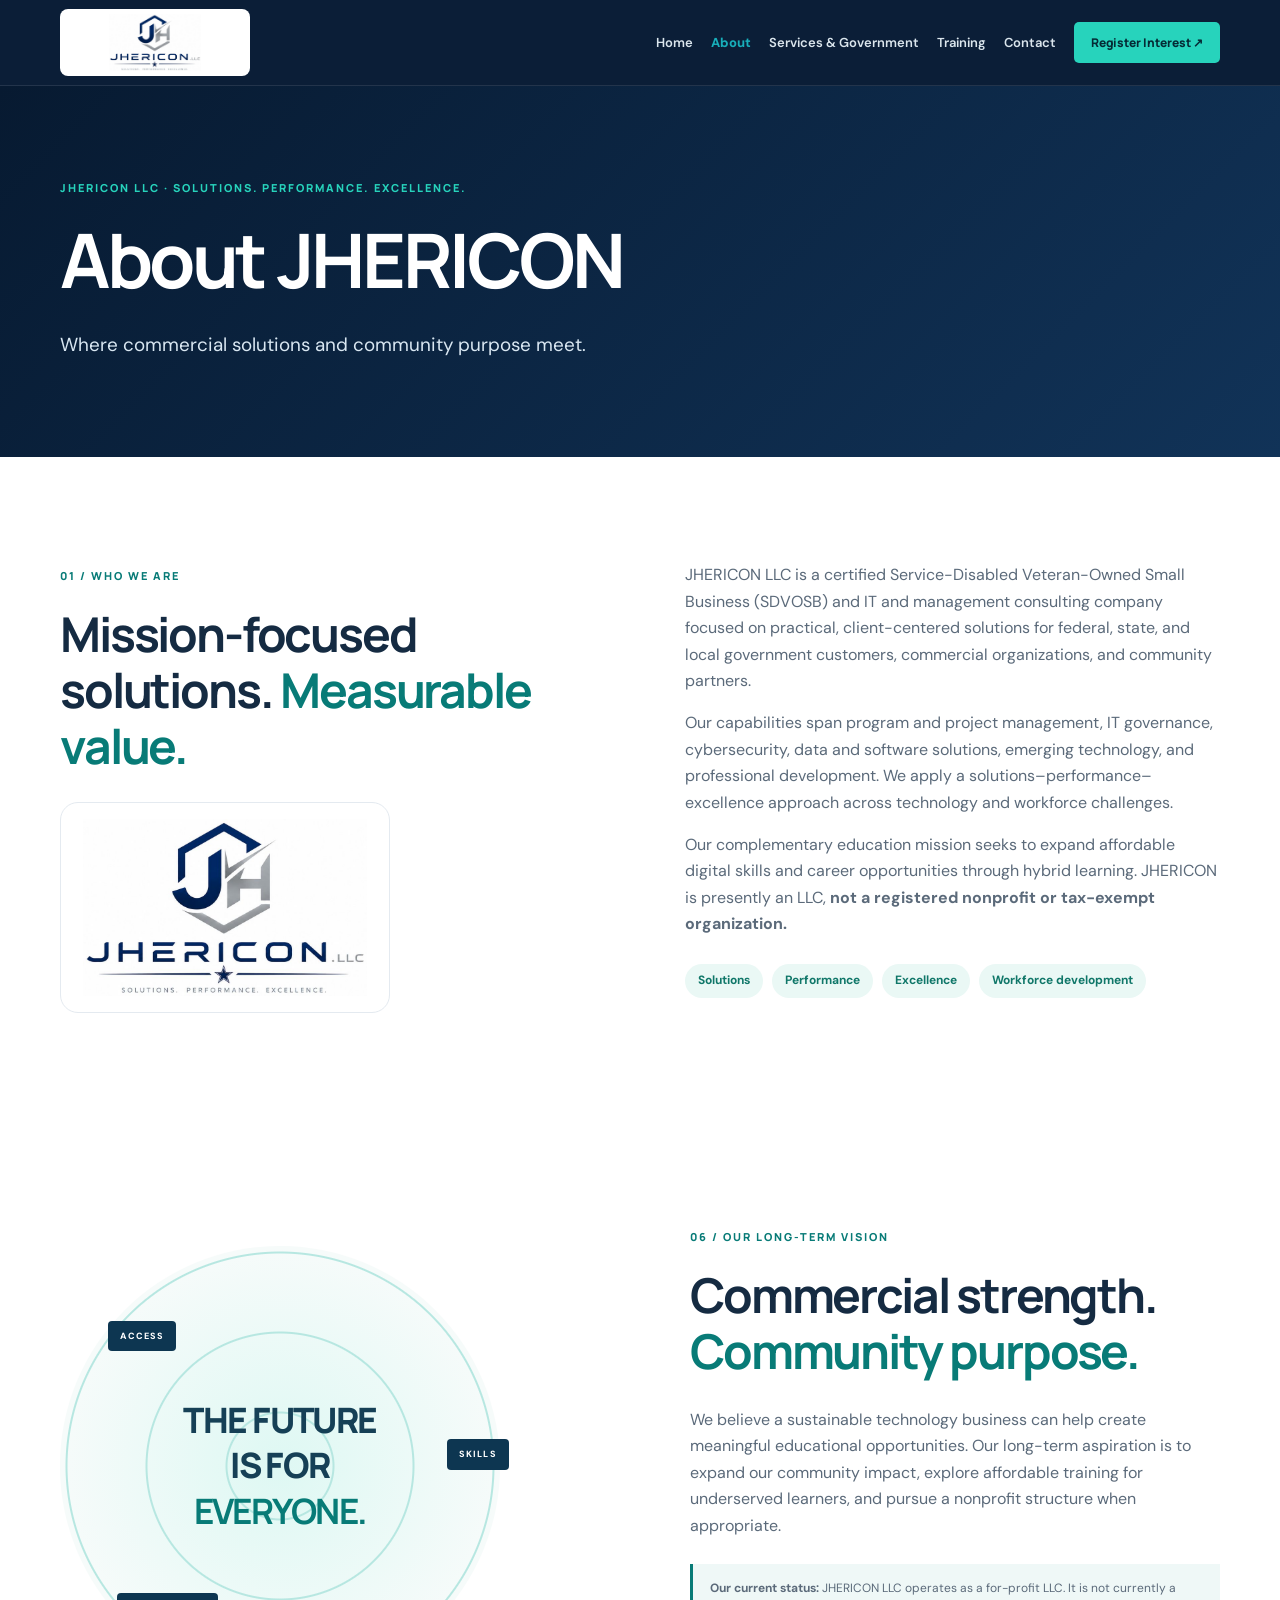
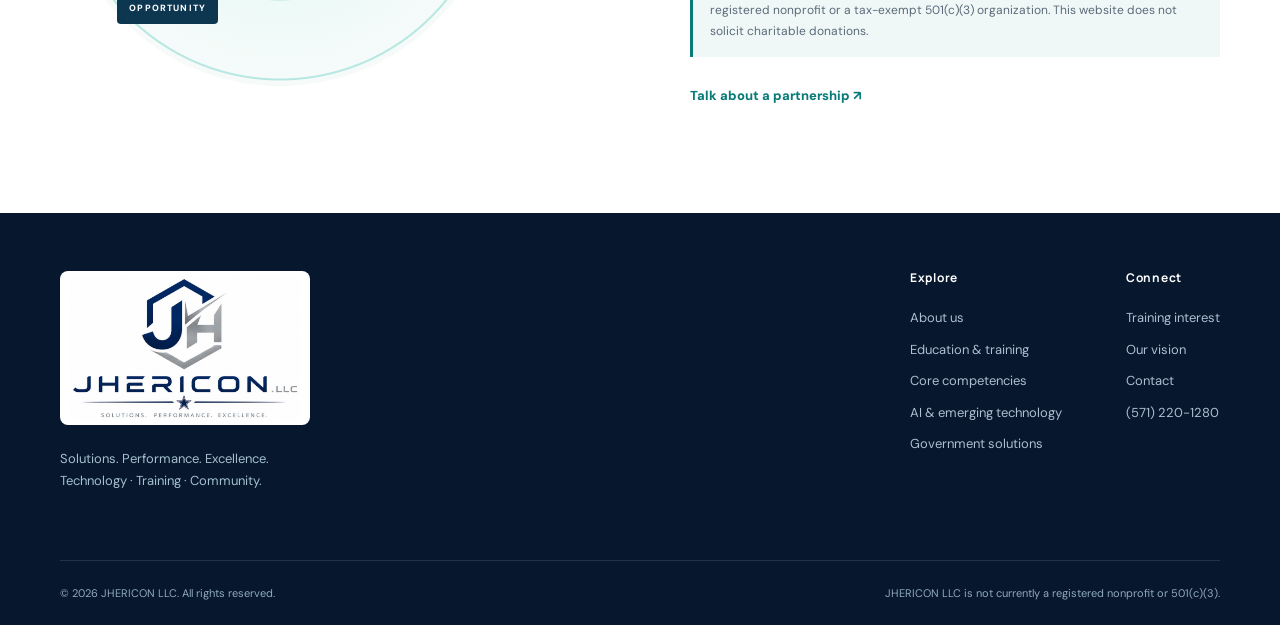
==== commit e36dbf09: "Add files via upload" ====
--- a/about.html
+++ b/about.html
@@ -20,6 +20,6 @@
 </div>
 </header>
 <main id="main"><section class="page-banner"><div class="container"><span class="section-kicker light-kicker">JHERICON LLC · SOLUTIONS. PERFORMANCE. EXCELLENCE.</span><h1>About JHERICON</h1><p>Where commercial solutions and community purpose meet.</p></div></section><section class="section light-section" id="about"><div class="container about-grid"><div><span class="section-kicker">01 / WHO WE ARE</span><h2>Mission-focused solutions. <span class="accent">Measurable value.</span></h2><div class="logo-showcase"><img alt="JHERICON LLC company logo" src="[data-uri]"/></div></div><div class="about-body"><p>JHERICON LLC is a certified Service-Disabled Veteran-Owned Small Business (SDVOSB) and IT and management consulting company focused on practical, client-centered solutions for federal, state, and local government customers, commercial organizations, and community partners.</p><p>Our capabilities span program and project management, IT governance, cybersecurity, data and software solutions, emerging technology, and professional development. We apply a solutions–performance–excellence approach across technology and workforce challenges.</p><p>Our complementary education mission seeks to expand affordable digital skills and career opportunities through hybrid learning. JHERICON is presently an LLC, <strong>not a registered nonprofit or tax-exempt organization.</strong></p><div class="value-pills"><span>Solutions</span><span>Performance</span><span>Excellence</span><span>Workforce development</span></div></div></div></section><section class="section impact-section" id="impact"><div class="container impact-grid"><div class="impact-graphic"><span class="circle-label label-one">ACCESS</span><span class="circle-label label-two">SKILLS</span><span class="circle-label label-three">OPPORTUNITY</span><div class="impact-center">THE FUTURE<br/>IS FOR<br/><strong>EVERYONE.</strong></div></div><div><span class="section-kicker">06 / OUR LONG-TERM VISION</span><h2>Commercial strength.<br/><span class="accent">Community purpose.</span></h2><p>We believe a sustainable technology business can help create meaningful educational opportunities. Our long-term aspiration is to expand our community impact, explore affordable training for underserved learners, and pursue a nonprofit structure when appropriate.</p><p class="legal-note"><strong>Our current status:</strong> JHERICON LLC operates as a for-profit LLC. It is not currently a registered nonprofit or a tax-exempt 501(c)(3) organization. This website does not solicit charitable donations.</p><a class="text-link" href="contact.html#contact">Talk about a partnership <span aria-hidden="true">↗</span></a></div></div></section></main>
-<footer class="site-footer"><div class="container footer-top"><div><a class="brand footer-brand" href="index.html"><img alt="JHERICON LLC — Solutions. Performance. Excellence." class="brand-logo" src="[data-uri]"/></a><p>Solutions. Performance. Excellence.<br/>Technology · Training · Community.</p></div><div class="footer-links"><div><h4>Explore</h4><a href="about.html#about">About us</a><a href="training.html#programs">Education &amp; training</a><a href="services.html#services">Core competencies</a><a href="services.html#ai">AI &amp; emerging technology</a><a href="services.html#government">Government solutions</a></div><div><h4>Connect</h4><a href="training.html#register">Training interest</a><a href="about.html#impact">Our vision</a><a href="contact.html#contact">Contact</a></div></div></div><div class="container footer-bottom"><span>© <span id="year"></span> JHERICON LLC. All rights reserved.</span><span>JHERICON LLC is not currently a registered nonprofit or 501(c)(3).</span></div></footer>
+<footer class="site-footer"><div class="container footer-top"><div><a class="brand footer-brand" href="index.html"><img alt="JHERICON LLC — Solutions. Performance. Excellence." class="brand-logo" src="[data-uri]"/></a><p>Solutions. Performance. Excellence.<br/>Technology · Training · Community.</p></div><div class="footer-links"><div><h4>Explore</h4><a href="about.html#about">About us</a><a href="training.html#programs">Education &amp; training</a><a href="services.html#services">Core competencies</a><a href="services.html#ai">AI &amp; emerging technology</a><a href="services.html#government">Government solutions</a></div><div><h4>Connect</h4><a href="training.html#register">Training interest</a><a href="about.html#impact">Our vision</a><a href="contact.html#contact">Contact</a><a href="tel:+15712201280">(571) 220-1280</a></div></div></div><div class="container footer-bottom"><span>© <span id="year"></span> JHERICON LLC. All rights reserved.</span><span>JHERICON LLC is not currently a registered nonprofit or 501(c)(3).</span></div></footer>
 </body>
 </html>
--- a/styles.css
+++ b/styles.css
@@ -27,3 +27,17 @@
 .hero h1,.page-banner h1{overflow:visible;overflow-wrap:break-word;line-height:1.16;padding-bottom:.13em}
 @media(max-width:760px){.site-header .brand-logo{width:140px;height:52px}.footer-brand .brand-logo{width:210px;height:auto}.site-footer .footer-top{gap:30px}}
 @media(max-width:430px){.site-footer .footer-links{gap:24px}.hero h1{font-size:clamp(2.4rem,10vw,4rem)}}
+
+/* v7: Keep the homepage hero straight and within the viewport. */
+.hero-grid{grid-template-columns:minmax(0,1fr) minmax(0,1fr);gap:clamp(24px,4vw,54px)}
+.hero-copy,.hero-art{min-width:0}
+.hero-copy h1{overflow-wrap:normal;max-width:100%}
+.hero-art{width:100%;max-width:100%;min-height:430px;overflow:visible}
+.visual-panel{transform:none;width:min(100%,420px);margin-inline:auto}
+.chip-top{right:0;top:2px}
+.chip-bottom{left:0;bottom:2px}
+.orbit{max-width:100%;pointer-events:none}
+.hero{overflow-x:clip}
+@media(max-width:1050px){.hero-grid{grid-template-columns:1fr;max-width:720px;gap:40px;padding-block:60px 45px}.hero-art{min-height:470px}.hero-lead{max-width:680px}}
+@media(max-width:600px){.hero-grid{padding-top:44px}.hero-art{min-height:380px}.visual-panel{width:calc(100% - 22px)}.chip-top{right:0}.chip-bottom{left:0}.floating-chip{max-width:60%}.hero-foot{line-height:1.6}}
+@media(max-width:420px){.hero-art{min-height:350px}.visual-panel{width:100%}.code-area{padding:19px}.floating-chip{position:relative;max-width:100%;margin:10px 0;top:auto;right:auto;bottom:auto;left:auto}.hero-art{display:flex;flex-direction:column;justify-content:center}.orbit{display:none}}
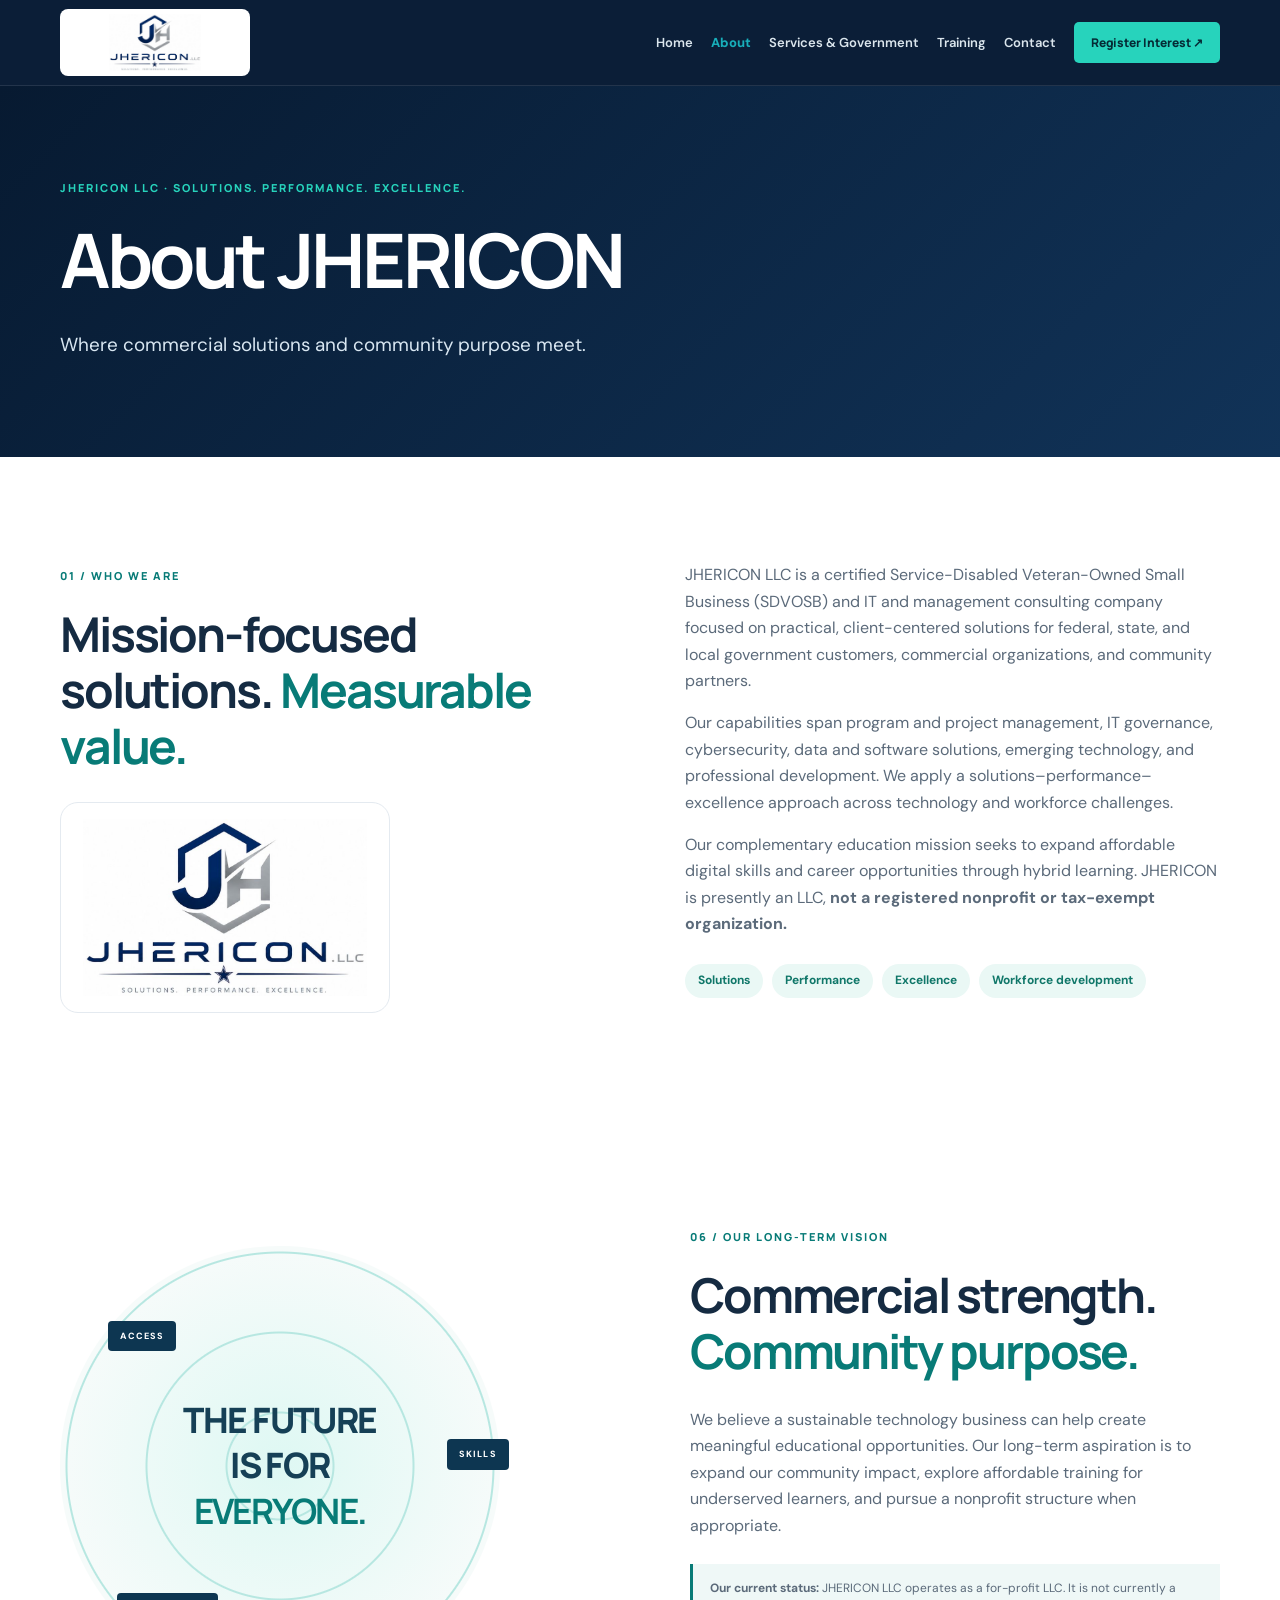
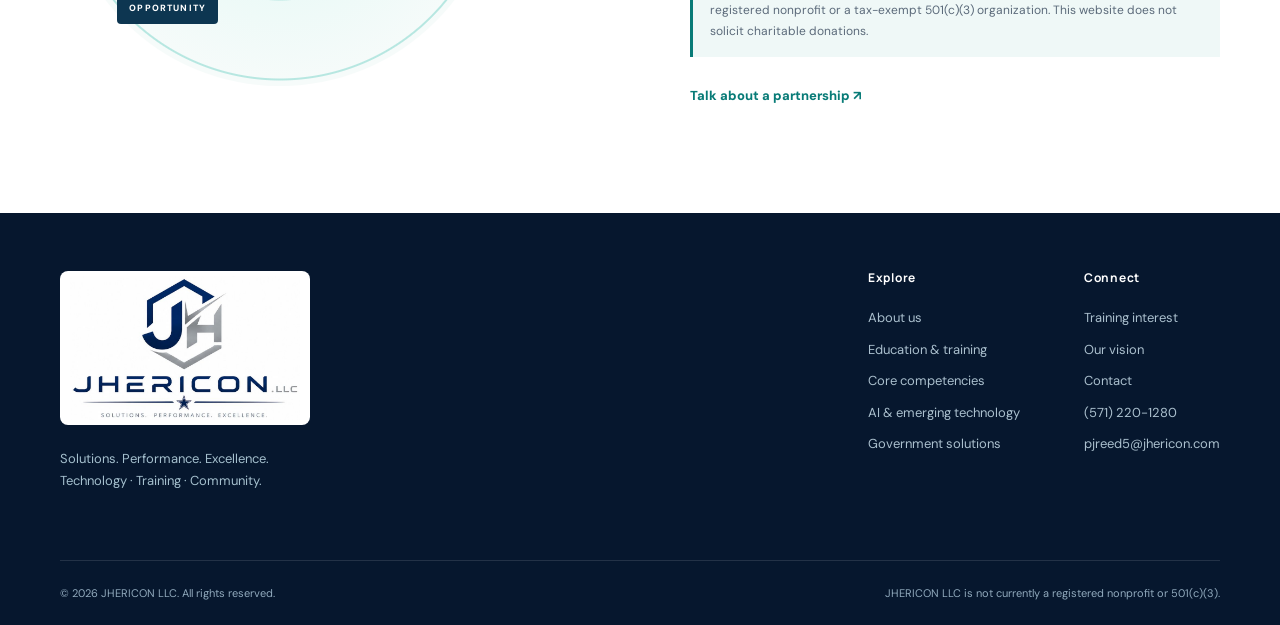
==== commit fd05149b: "Add files via upload" ====
--- a/about.html
+++ b/about.html
@@ -20,6 +20,6 @@
 </div>
 </header>
 <main id="main"><section class="page-banner"><div class="container"><span class="section-kicker light-kicker">JHERICON LLC · SOLUTIONS. PERFORMANCE. EXCELLENCE.</span><h1>About JHERICON</h1><p>Where commercial solutions and community purpose meet.</p></div></section><section class="section light-section" id="about"><div class="container about-grid"><div><span class="section-kicker">01 / WHO WE ARE</span><h2>Mission-focused solutions. <span class="accent">Measurable value.</span></h2><div class="logo-showcase"><img alt="JHERICON LLC company logo" src="[data-uri]"/></div></div><div class="about-body"><p>JHERICON LLC is a certified Service-Disabled Veteran-Owned Small Business (SDVOSB) and IT and management consulting company focused on practical, client-centered solutions for federal, state, and local government customers, commercial organizations, and community partners.</p><p>Our capabilities span program and project management, IT governance, cybersecurity, data and software solutions, emerging technology, and professional development. We apply a solutions–performance–excellence approach across technology and workforce challenges.</p><p>Our complementary education mission seeks to expand affordable digital skills and career opportunities through hybrid learning. JHERICON is presently an LLC, <strong>not a registered nonprofit or tax-exempt organization.</strong></p><div class="value-pills"><span>Solutions</span><span>Performance</span><span>Excellence</span><span>Workforce development</span></div></div></div></section><section class="section impact-section" id="impact"><div class="container impact-grid"><div class="impact-graphic"><span class="circle-label label-one">ACCESS</span><span class="circle-label label-two">SKILLS</span><span class="circle-label label-three">OPPORTUNITY</span><div class="impact-center">THE FUTURE<br/>IS FOR<br/><strong>EVERYONE.</strong></div></div><div><span class="section-kicker">06 / OUR LONG-TERM VISION</span><h2>Commercial strength.<br/><span class="accent">Community purpose.</span></h2><p>We believe a sustainable technology business can help create meaningful educational opportunities. Our long-term aspiration is to expand our community impact, explore affordable training for underserved learners, and pursue a nonprofit structure when appropriate.</p><p class="legal-note"><strong>Our current status:</strong> JHERICON LLC operates as a for-profit LLC. It is not currently a registered nonprofit or a tax-exempt 501(c)(3) organization. This website does not solicit charitable donations.</p><a class="text-link" href="contact.html#contact">Talk about a partnership <span aria-hidden="true">↗</span></a></div></div></section></main>
-<footer class="site-footer"><div class="container footer-top"><div><a class="brand footer-brand" href="index.html"><img alt="JHERICON LLC — Solutions. Performance. Excellence." class="brand-logo" src="[data-uri]"/></a><p>Solutions. Performance. Excellence.<br/>Technology · Training · Community.</p></div><div class="footer-links"><div><h4>Explore</h4><a href="about.html#about">About us</a><a href="training.html#programs">Education &amp; training</a><a href="services.html#services">Core competencies</a><a href="services.html#ai">AI &amp; emerging technology</a><a href="services.html#government">Government solutions</a></div><div><h4>Connect</h4><a href="training.html#register">Training interest</a><a href="about.html#impact">Our vision</a><a href="contact.html#contact">Contact</a><a href="tel:+15712201280">(571) 220-1280</a></div></div></div><div class="container footer-bottom"><span>© <span id="year"></span> JHERICON LLC. All rights reserved.</span><span>JHERICON LLC is not currently a registered nonprofit or 501(c)(3).</span></div></footer>
+<footer class="site-footer"><div class="container footer-top"><div><a class="brand footer-brand" href="index.html"><img alt="JHERICON LLC — Solutions. Performance. Excellence." class="brand-logo" src="[data-uri]"/></a><p>Solutions. Performance. Excellence.<br/>Technology · Training · Community.</p></div><div class="footer-links"><div><h4>Explore</h4><a href="about.html#about">About us</a><a href="training.html#programs">Education &amp; training</a><a href="services.html#services">Core competencies</a><a href="services.html#ai">AI &amp; emerging technology</a><a href="services.html#government">Government solutions</a></div><div><h4>Connect</h4><a href="training.html#register">Training interest</a><a href="about.html#impact">Our vision</a><a href="contact.html#contact">Contact</a><a href="tel:+15712201280">(571) 220-1280</a><a href="mailto:pjreed5@jhericon.com">pjreed5@jhericon.com</a></div></div></div><div class="container footer-bottom"><span>© <span id="year"></span> JHERICON LLC. All rights reserved.</span><span>JHERICON LLC is not currently a registered nonprofit or 501(c)(3).</span></div></footer>
 </body>
 </html>
--- a/styles.css
+++ b/styles.css
@@ -41,3 +41,7 @@
 @media(max-width:1050px){.hero-grid{grid-template-columns:1fr;max-width:720px;gap:40px;padding-block:60px 45px}.hero-art{min-height:470px}.hero-lead{max-width:680px}}
 @media(max-width:600px){.hero-grid{padding-top:44px}.hero-art{min-height:380px}.visual-panel{width:calc(100% - 22px)}.chip-top{right:0}.chip-bottom{left:0}.floating-chip{max-width:60%}.hero-foot{line-height:1.6}}
 @media(max-width:420px){.hero-art{min-height:350px}.visual-panel{width:100%}.code-area{padding:19px}.floating-chip{position:relative;max-width:100%;margin:10px 0;top:auto;right:auto;bottom:auto;left:auto}.hero-art{display:flex;flex-direction:column;justify-content:center}.orbit{display:none}}
+
+/* Hidden honeypot field for automated submissions */
+.honey-field { position:absolute!important; left:-10000px!important; width:1px!important; height:1px!important; opacity:0!important; pointer-events:none!important;}
+.form-feedback.success {color:#066047;}
